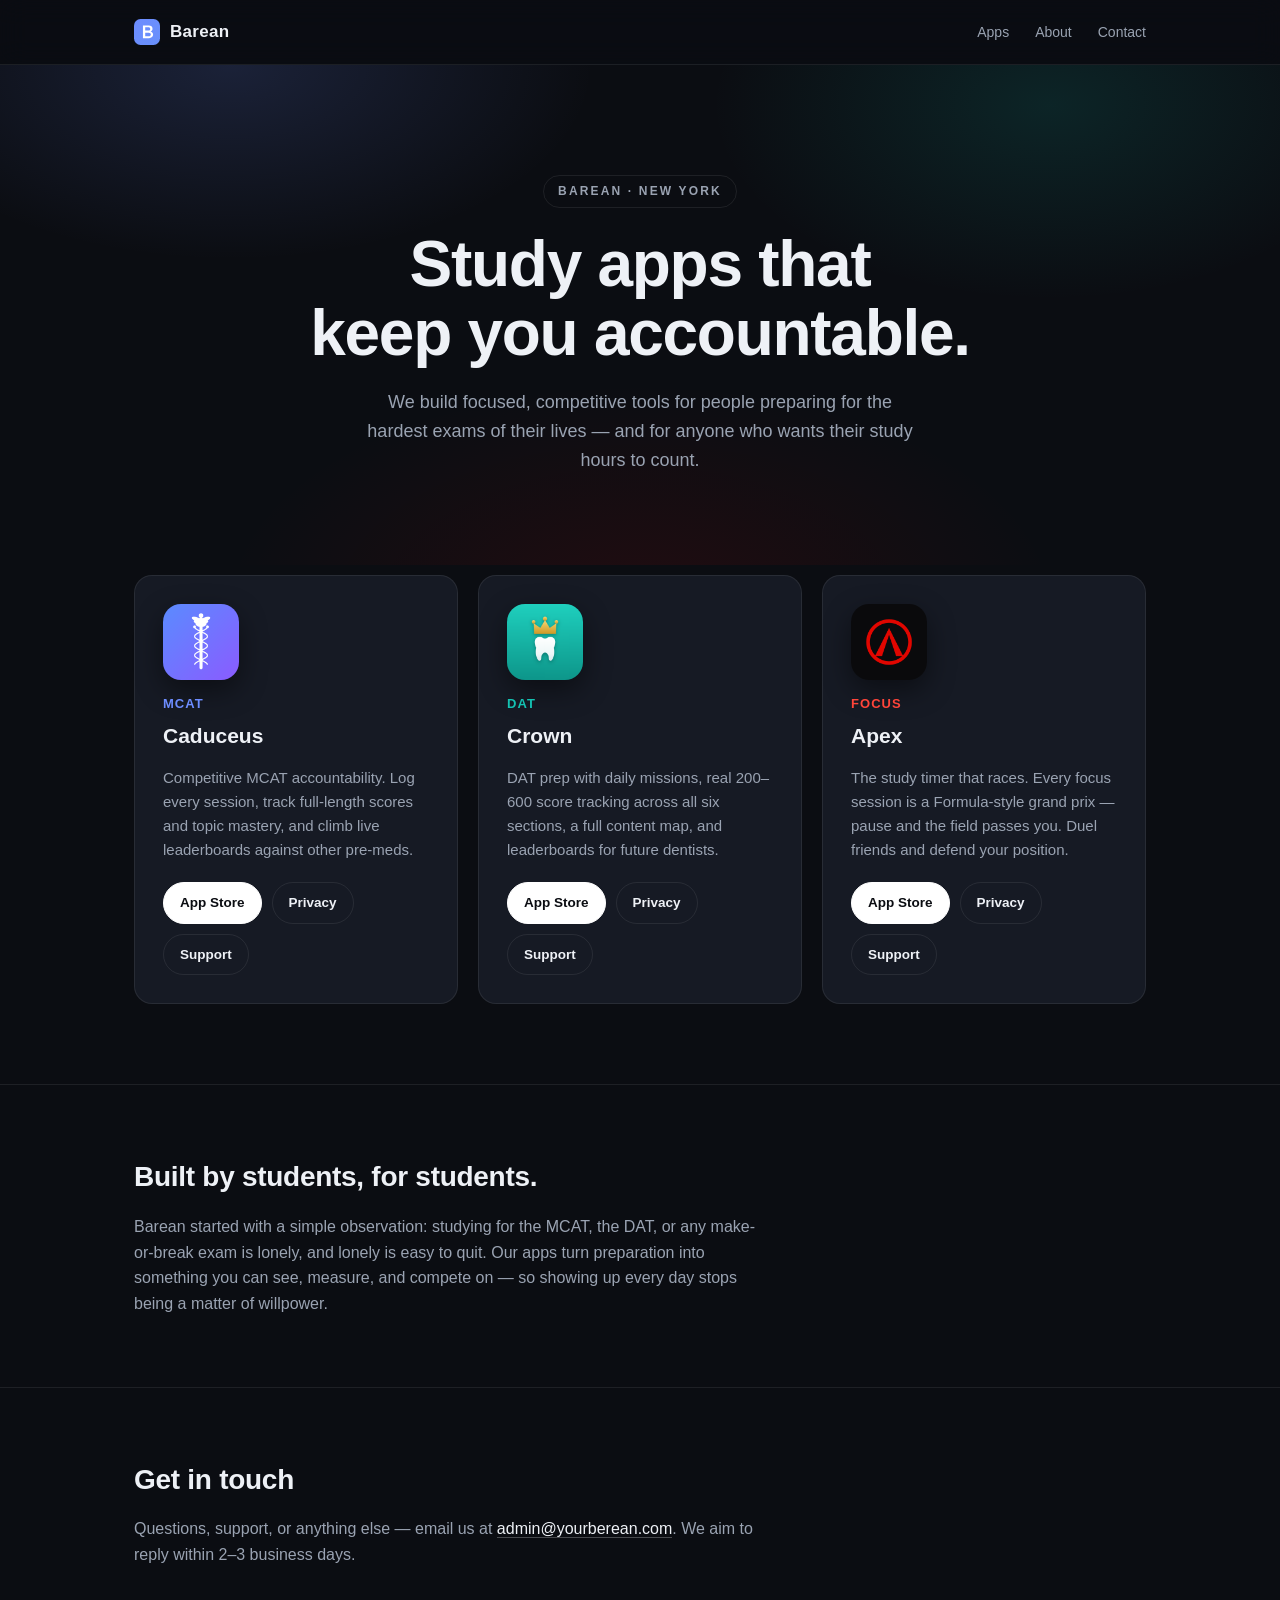
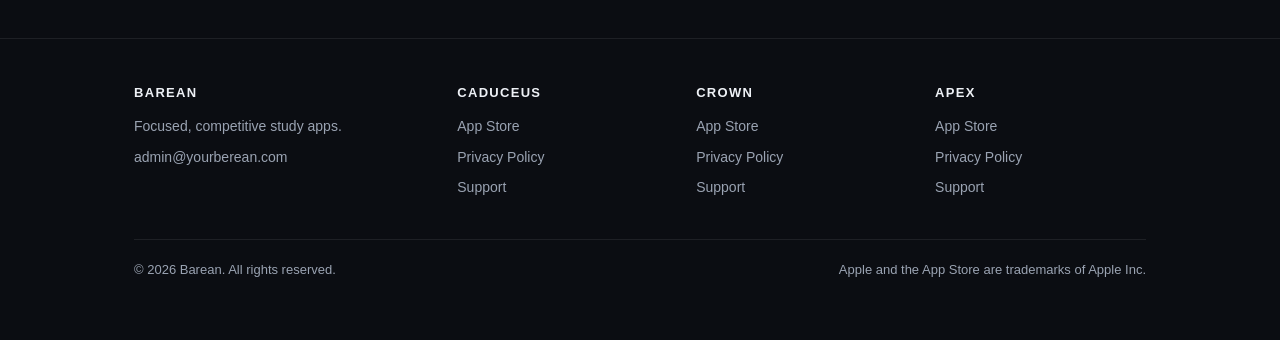
==== index.html @ c7135736 "Barean company site: landing + privacy/support pages for Caduceus, Crown, Apex Co-Authored-By: Claud" ====
<!doctype html>
<html lang="en">
<head>
<meta charset="utf-8">
<meta name="viewport" content="width=device-width, initial-scale=1">
<title>Barean — Study apps that keep you accountable</title>
<meta name="description" content="Barean builds focused, competitive study apps for high-stakes exams: Caduceus (MCAT), Crown (DAT), and Apex, the focus timer that races.">
<link rel="icon" href="assets/favicon.svg" type="image/svg+xml">
<link rel="canonical" href="https://yourberean.com/">
<meta property="og:title" content="Barean — Study apps that keep you accountable">
<meta property="og:description" content="Caduceus (MCAT), Crown (DAT), and Apex — focused, competitive study apps by Barean.">
<meta property="og:url" content="https://yourberean.com/">
<meta property="og:type" content="website">
<link rel="stylesheet" href="site.css">
</head>
<body>

<nav class="nav">
  <div class="wrap">
    <a class="brand" href="/">
      <svg width="26" height="26" viewBox="0 0 32 32" fill="none" aria-hidden="true"><rect width="32" height="32" rx="8" fill="url(#bg)"/><path d="M11 8h7.2c2.8 0 4.6 1.5 4.6 3.9 0 1.7-.9 2.9-2.3 3.4 1.9.5 3 1.9 3 3.9 0 2.7-2 4.4-5 4.4H11V8Zm6.7 6.3c1.4 0 2.3-.8 2.3-2s-.9-2-2.3-2h-3.9v4h3.9Zm.5 7c1.5 0 2.5-.8 2.5-2.2 0-1.3-1-2.2-2.5-2.2h-4.4v4.4h4.4Z" fill="#fff"/><defs><linearGradient id="bg" x1="0" y1="0" x2="32" y2="32"><stop stop-color="#6d8dff"/><stop offset=".55" stop-color="#14c2b2"/><stop offset="1" stop-color="#e10600"/></linearGradient></defs></svg>
      Barean
    </a>
    <div class="nav-links">
      <a href="#apps">Apps</a>
      <a href="#about">About</a>
      <a href="#contact">Contact</a>
    </div>
  </div>
</nav>

<header class="hero">
  <div class="glow"></div>
  <div class="wrap">
    <span class="kicker">Barean · New York</span>
    <h1 class="hero-title">Study apps that<br>keep you accountable.</h1>
    <p class="hero-sub">We build focused, competitive tools for people preparing for the hardest exams of their lives — and for anyone who wants their study hours to count.</p>
  </div>
</header>

<main>
  <section class="apps" id="apps">
    <div class="wrap">
      <div class="apps-grid">

        <article class="app-card c-caduceus">
          <img class="app-icon" src="assets/caduceus.png" alt="Caduceus app icon" width="76" height="76">
          <div>
            <div class="app-tag">MCAT</div>
            <h2 class="app-name">Caduceus</h2>
          </div>
          <p class="app-desc">Competitive MCAT accountability. Log every session, track full-length scores and topic mastery, and climb live leaderboards against other pre-meds.</p>
          <div class="app-links">
            <a class="btn primary" href="https://apps.apple.com/app/id6780739539">App&nbsp;Store</a>
            <a class="btn" href="caduceus/privacy.html">Privacy</a>
            <a class="btn" href="caduceus/support.html">Support</a>
          </div>
        </article>

        <article class="app-card c-crown">
          <img class="app-icon" src="assets/crown.png" alt="Crown app icon" width="76" height="76">
          <div>
            <div class="app-tag">DAT</div>
            <h2 class="app-name">Crown</h2>
          </div>
          <p class="app-desc">DAT prep with daily missions, real 200–600 score tracking across all six sections, a full content map, and leaderboards for future dentists.</p>
          <div class="app-links">
            <a class="btn primary" href="https://apps.apple.com/app/id6783618704">App&nbsp;Store</a>
            <a class="btn" href="crown/privacy.html">Privacy</a>
            <a class="btn" href="crown/support.html">Support</a>
          </div>
        </article>

        <article class="app-card c-apex">
          <img class="app-icon" src="assets/apex.png" alt="Apex app icon" width="76" height="76">
          <div>
            <div class="app-tag">Focus</div>
            <h2 class="app-name">Apex</h2>
          </div>
          <p class="app-desc">The study timer that races. Every focus session is a Formula-style grand prix — pause and the field passes you. Duel friends and defend your position.</p>
          <div class="app-links">
            <a class="btn primary" href="https://apps.apple.com/app/id6784372545">App&nbsp;Store</a>
            <a class="btn" href="apex/privacy.html">Privacy</a>
            <a class="btn" href="apex/support.html">Support</a>
          </div>
        </article>

      </div>
    </div>
  </section>

  <section class="section" id="about">
    <div class="wrap">
      <h2>Built by students, for students.</h2>
      <p>Barean started with a simple observation: studying for the MCAT, the DAT, or any make-or-break exam is lonely, and lonely is easy to quit. Our apps turn preparation into something you can see, measure, and compete on — so showing up every day stops being a matter of willpower.</p>
    </div>
  </section>

  <section class="section" id="contact">
    <div class="wrap">
      <h2>Get in touch</h2>
      <p>Questions, support, or anything else — email us at <a class="inline" href="mailto:admin@yourberean.com">admin@yourberean.com</a>. We aim to reply within 2–3 business days.</p>
    </div>
  </section>
</main>

<footer>
  <div class="wrap">
    <div class="foot-grid">
      <div>
        <h3>Barean</h3>
        <ul>
          <li>Focused, competitive study apps.</li>
          <li><a href="mailto:admin@yourberean.com">admin@yourberean.com</a></li>
        </ul>
      </div>
      <div>
        <h3>Caduceus</h3>
        <ul>
          <li><a href="https://apps.apple.com/app/id6780739539">App Store</a></li>
          <li><a href="caduceus/privacy.html">Privacy Policy</a></li>
          <li><a href="caduceus/support.html">Support</a></li>
        </ul>
      </div>
      <div>
        <h3>Crown</h3>
        <ul>
          <li><a href="https://apps.apple.com/app/id6783618704">App Store</a></li>
          <li><a href="crown/privacy.html">Privacy Policy</a></li>
          <li><a href="crown/support.html">Support</a></li>
        </ul>
      </div>
      <div>
        <h3>Apex</h3>
        <ul>
          <li><a href="https://apps.apple.com/app/id6784372545">App Store</a></li>
          <li><a href="apex/privacy.html">Privacy Policy</a></li>
          <li><a href="apex/support.html">Support</a></li>
        </ul>
      </div>
    </div>
    <div class="foot-bottom">
      <span>© 2026 Barean. All rights reserved.</span>
      <span>Apple and the App Store are trademarks of Apple Inc.</span>
    </div>
  </div>
</footer>

</body>
</html>
---- site.css ----
/* Barean — shared styles */
:root{
  --bg:#0b0d12;--surface:#12151d;--card:#161a24;--line:rgba(255,255,255,.08);
  --text:#eef1f6;--muted:#9aa3b2;
  --caduceus:#6d8dff;--crown:#14c2b2;--apex:#e10600;
  --radius:18px;
}
*{box-sizing:border-box;margin:0;padding:0}
html{scroll-behavior:smooth}
body{
  font-family:-apple-system,BlinkMacSystemFont,"SF Pro Text","Segoe UI",Roboto,Helvetica,Arial,sans-serif;
  background:var(--bg);color:var(--text);line-height:1.6;
  -webkit-font-smoothing:antialiased;text-rendering:optimizeLegibility;
}
a{color:inherit;text-decoration:none}
img{max-width:100%;display:block}
.wrap{max-width:1060px;margin:0 auto;padding:0 24px}

/* ---------- nav ---------- */
.nav{position:sticky;top:0;z-index:10;backdrop-filter:blur(14px);-webkit-backdrop-filter:blur(14px);
  background:rgba(11,13,18,.72);border-bottom:1px solid var(--line)}
.nav .wrap{display:flex;align-items:center;justify-content:space-between;height:64px}
.brand{display:flex;align-items:center;gap:10px;font-weight:700;font-size:17px;letter-spacing:.3px}
.brand svg{display:block}
.nav-links{display:flex;gap:26px;font-size:14px;color:var(--muted)}
.nav-links a:hover{color:var(--text)}

/* ---------- hero ---------- */
.hero{position:relative;overflow:hidden;padding:110px 0 90px;text-align:center}
.hero .glow{position:absolute;inset:0;pointer-events:none;background:
  radial-gradient(560px 300px at 18% 0%,rgba(109,141,255,.16),transparent 65%),
  radial-gradient(520px 300px at 82% 8%,rgba(20,194,178,.13),transparent 65%),
  radial-gradient(640px 340px at 50% 108%,rgba(225,6,0,.10),transparent 65%)}
.hero .wrap{position:relative}
.kicker{display:inline-block;font-size:12px;font-weight:600;letter-spacing:.18em;text-transform:uppercase;
  color:var(--muted);border:1px solid var(--line);border-radius:999px;padding:6px 14px;margin-bottom:22px}
h1.hero-title{font-size:clamp(38px,6vw,64px);line-height:1.08;font-weight:800;letter-spacing:-.02em}
@media(max-width:640px){h1.hero-title br{display:none}}
.hero-sub{max-width:560px;margin:20px auto 0;color:var(--muted);font-size:18px}

/* ---------- app cards ---------- */
.apps{padding:10px 0 80px}
.apps-grid{display:grid;grid-template-columns:repeat(3,1fr);gap:20px}
@media(max-width:840px){.apps-grid{grid-template-columns:1fr}}
.app-card{background:var(--card);border:1px solid var(--line);border-radius:var(--radius);
  padding:28px;display:flex;flex-direction:column;gap:14px;transition:transform .18s ease,border-color .18s ease}
.app-card:hover{transform:translateY(-3px);border-color:rgba(255,255,255,.16)}
.app-icon{width:76px;height:76px;border-radius:18px;overflow:hidden;box-shadow:0 10px 28px rgba(0,0,0,.45)}
.app-name{font-size:21px;font-weight:700;margin-top:4px}
.app-tag{font-size:13px;font-weight:600;letter-spacing:.08em;text-transform:uppercase}
.app-card.c-caduceus .app-tag{color:var(--caduceus)}
.app-card.c-crown .app-tag{color:var(--crown)}
.app-card.c-apex .app-tag{color:#ff453a}
.app-desc{color:var(--muted);font-size:15px;flex:1}
.app-links{display:flex;flex-wrap:wrap;gap:10px;margin-top:6px}
.btn{display:inline-flex;align-items:center;gap:7px;font-size:13.5px;font-weight:600;
  padding:9px 16px;border-radius:999px;border:1px solid var(--line);color:var(--text);transition:background .15s}
.btn:hover{background:rgba(255,255,255,.06)}
.btn.primary{background:#fff;color:#0b0d12;border-color:#fff}
.btn.primary:hover{background:#e8eaf0}

/* ---------- about / contact ---------- */
.section{padding:70px 0;border-top:1px solid var(--line)}
.section h2{font-size:28px;font-weight:800;letter-spacing:-.01em;margin-bottom:14px}
.section p{color:var(--muted);max-width:640px}
.section a.inline{color:var(--text);border-bottom:1px solid rgba(255,255,255,.25)}
.section a.inline:hover{border-color:#fff}

/* ---------- footer ---------- */
footer{border-top:1px solid var(--line);padding:44px 0 60px;font-size:14px;color:var(--muted)}
.foot-grid{display:grid;grid-template-columns:1.4fr 1fr 1fr 1fr;gap:28px}
@media(max-width:720px){.foot-grid{grid-template-columns:1fr 1fr}}
.foot-grid h3{font-size:13px;font-weight:700;letter-spacing:.1em;text-transform:uppercase;color:var(--text);margin-bottom:12px}
.foot-grid ul{list-style:none;display:flex;flex-direction:column;gap:8px}
.foot-grid a:hover{color:var(--text)}
.foot-bottom{margin-top:40px;padding-top:20px;border-top:1px solid var(--line);
  display:flex;justify-content:space-between;flex-wrap:wrap;gap:10px;font-size:13px}

/* ================= legal pages ================= */
body.legal{background:#fff;color:#141821}
body.legal .nav{background:rgba(255,255,255,.82);border-bottom:1px solid rgba(20,24,33,.08)}
body.legal .brand{color:#141821}
body.legal .nav-links{color:#5c6675}
body.legal .nav-links a:hover{color:#141821}
.legal-wrap{max-width:720px;margin:0 auto;padding:56px 24px 80px}
.legal-app{display:flex;align-items:center;gap:14px;margin-bottom:26px}
.legal-app img{width:52px;height:52px;border-radius:12px;box-shadow:0 6px 18px rgba(15,20,30,.18)}
.legal-app .name{font-weight:700;font-size:15px}
.legal-app .by{font-size:13px;color:#7a8494}
.legal-wrap h1{font-size:30px;font-weight:800;letter-spacing:-.01em;line-height:1.2}
.legal-wrap .updated{color:#7a8494;font-size:14px;margin:8px 0 26px}
.legal-wrap h2{font-size:19px;font-weight:700;margin:30px 0 8px;padding-bottom:6px;border-bottom:1px solid rgba(20,24,33,.08)}
.legal-wrap p{margin:10px 0}
.legal-wrap ul{padding-left:22px;margin:10px 0;display:flex;flex-direction:column;gap:6px}
.legal-wrap a{border-bottom:1px solid currentColor;font-weight:500}
.legal-wrap .backline{margin-top:44px;padding-top:18px;border-top:1px solid rgba(20,24,33,.08);font-size:14px;color:#7a8494}
.legal-wrap .backline a{color:#141821}
body.legal.accent-caduceus .legal-wrap a{color:#4a6ee0}
body.legal.accent-crown .legal-wrap a{color:#0b9c8f}
body.legal.accent-apex .legal-wrap a{color:#c50500}
body.legal.accent-caduceus h1{color:#3d5dc4}
body.legal.accent-crown h1{color:#0b8c80}
body.legal.accent-apex h1{color:#b00500}
@media(prefers-color-scheme:dark){
  body.legal{background:#0e1015;color:#e8ebf1}
  body.legal .nav{background:rgba(14,16,21,.82);border-bottom:1px solid rgba(255,255,255,.08)}
  body.legal .brand{color:#e8ebf1}
  body.legal .nav-links{color:#9aa3b2}
  body.legal .nav-links a:hover{color:#e8ebf1}
  .legal-app .by{color:#8b93a3}
  .legal-wrap .updated{color:#8b93a3}
  .legal-wrap h2{border-bottom-color:rgba(255,255,255,.1)}
  .legal-wrap .backline{border-top-color:rgba(255,255,255,.1);color:#8b93a3}
  .legal-wrap .backline a{color:#e8ebf1}
  body.legal.accent-caduceus .legal-wrap a{color:#8aa5ff}
  body.legal.accent-crown .legal-wrap a{color:#2bd6c5}
  body.legal.accent-apex .legal-wrap a{color:#ff6b61}
  body.legal.accent-caduceus h1{color:#8aa5ff}
  body.legal.accent-crown h1{color:#2bd6c5}
  body.legal.accent-apex h1{color:#ff6b61}
}
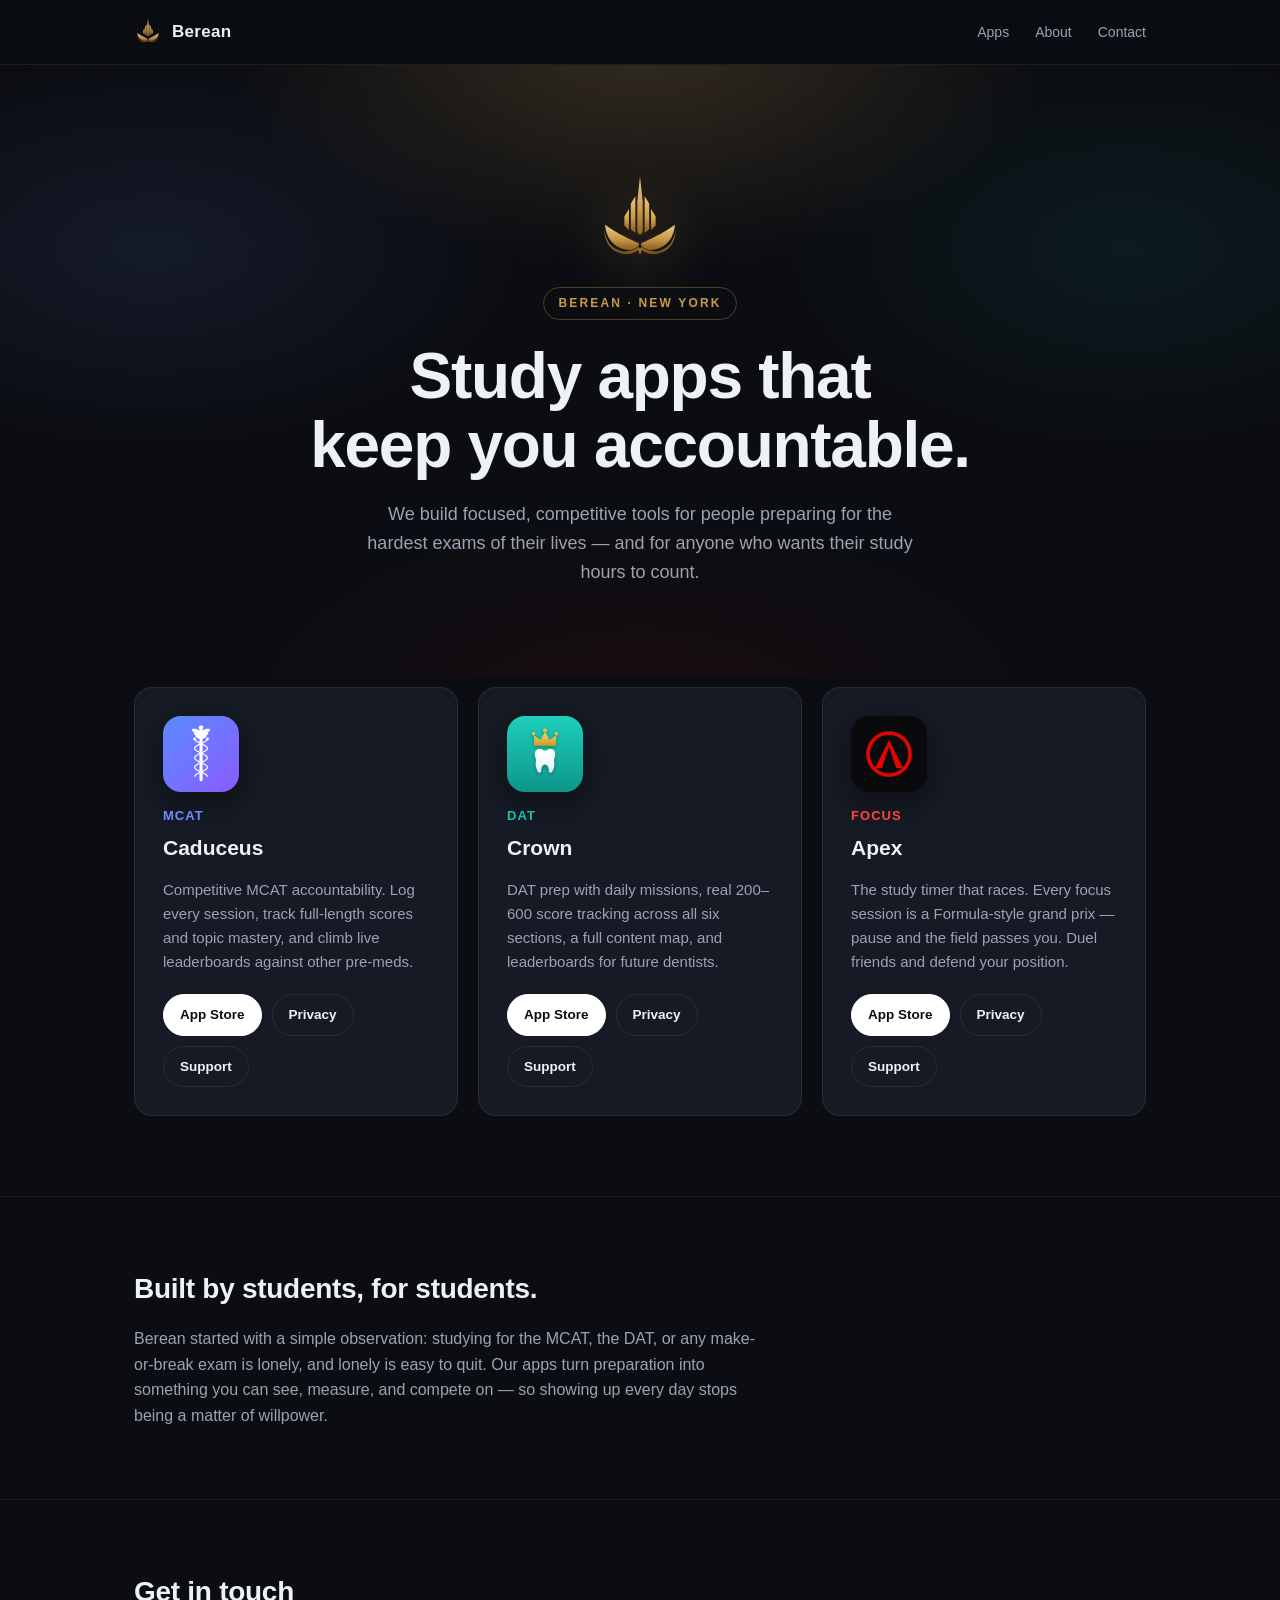
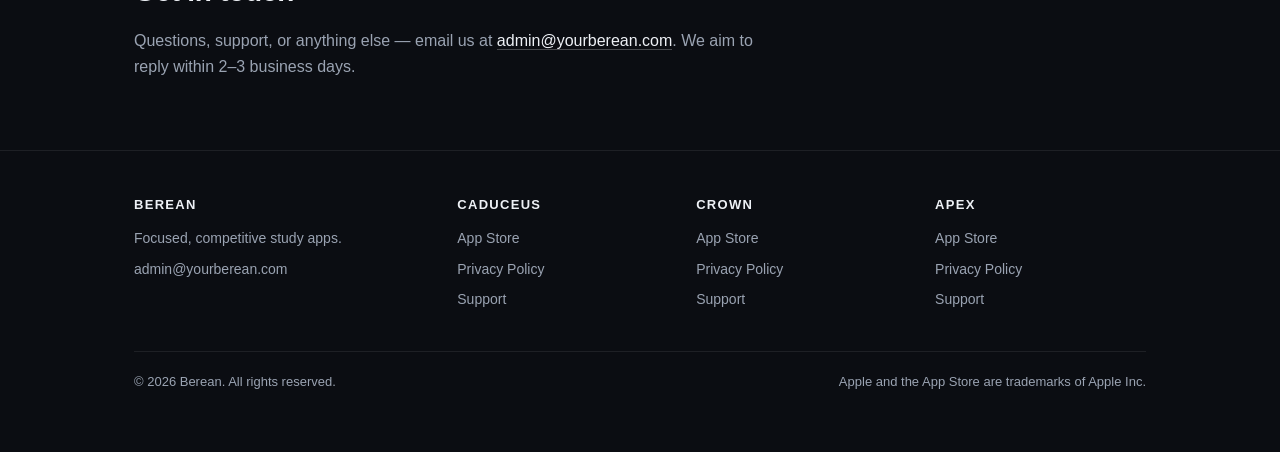
==== commit 54b77d66: "Rebrand to Berean: gold logo + identity, correct company spelling Co-Authored-By: Claude Fable 5 <no" ====
--- a/index.html
+++ b/index.html
@@ -3,12 +3,12 @@
 <head>
 <meta charset="utf-8">
 <meta name="viewport" content="width=device-width, initial-scale=1">
-<title>Barean — Study apps that keep you accountable</title>
-<meta name="description" content="Barean builds focused, competitive study apps for high-stakes exams: Caduceus (MCAT), Crown (DAT), and Apex, the focus timer that races.">
+<title>Berean — Study apps that keep you accountable</title>
+<meta name="description" content="Berean builds focused, competitive study apps for high-stakes exams: Caduceus (MCAT), Crown (DAT), and Apex, the focus timer that races.">
 <link rel="icon" href="assets/favicon.svg" type="image/svg+xml">
 <link rel="canonical" href="https://yourberean.com/">
-<meta property="og:title" content="Barean — Study apps that keep you accountable">
-<meta property="og:description" content="Caduceus (MCAT), Crown (DAT), and Apex — focused, competitive study apps by Barean.">
+<meta property="og:title" content="Berean — Study apps that keep you accountable">
+<meta property="og:description" content="Caduceus (MCAT), Crown (DAT), and Apex — focused, competitive study apps by Berean.">
 <meta property="og:url" content="https://yourberean.com/">
 <meta property="og:type" content="website">
 <link rel="stylesheet" href="site.css">
@@ -18,8 +18,8 @@
 <nav class="nav">
   <div class="wrap">
     <a class="brand" href="/">
-      <svg width="26" height="26" viewBox="0 0 32 32" fill="none" aria-hidden="true"><rect width="32" height="32" rx="8" fill="url(#bg)"/><path d="M11 8h7.2c2.8 0 4.6 1.5 4.6 3.9 0 1.7-.9 2.9-2.3 3.4 1.9.5 3 1.9 3 3.9 0 2.7-2 4.4-5 4.4H11V8Zm6.7 6.3c1.4 0 2.3-.8 2.3-2s-.9-2-2.3-2h-3.9v4h3.9Zm.5 7c1.5 0 2.5-.8 2.5-2.2 0-1.3-1-2.2-2.5-2.2h-4.4v4.4h4.4Z" fill="#fff"/><defs><linearGradient id="bg" x1="0" y1="0" x2="32" y2="32"><stop stop-color="#6d8dff"/><stop offset=".55" stop-color="#14c2b2"/><stop offset="1" stop-color="#e10600"/></linearGradient></defs></svg>
-      Barean
+      <img src="assets/logo.svg" alt="" width="28" height="28">
+      Berean
     </a>
     <div class="nav-links">
       <a href="#apps">Apps</a>
@@ -32,8 +32,9 @@
 <header class="hero">
   <div class="glow"></div>
   <div class="wrap">
-    <span class="kicker">Barean · New York</span>
-    <h1 class="hero-title">Study apps that<br>keep you accountable.</h1>
+    <img class="hero-logo" src="assets/logo.svg" alt="Berean logo" width="92" height="92">
+    <span class="kicker">Berean · New York</span>
+    <h1 class="hero-title">Study apps that<br> keep you accountable.</h1>
     <p class="hero-sub">We build focused, competitive tools for people preparing for the hardest exams of their lives — and for anyone who wants their study hours to count.</p>
   </div>
 </header>
@@ -92,7 +93,7 @@
   <section class="section" id="about">
     <div class="wrap">
       <h2>Built by students, for students.</h2>
-      <p>Barean started with a simple observation: studying for the MCAT, the DAT, or any make-or-break exam is lonely, and lonely is easy to quit. Our apps turn preparation into something you can see, measure, and compete on — so showing up every day stops being a matter of willpower.</p>
+      <p>Berean started with a simple observation: studying for the MCAT, the DAT, or any make-or-break exam is lonely, and lonely is easy to quit. Our apps turn preparation into something you can see, measure, and compete on — so showing up every day stops being a matter of willpower.</p>
     </div>
   </section>
 
@@ -108,7 +109,7 @@
   <div class="wrap">
     <div class="foot-grid">
       <div>
-        <h3>Barean</h3>
+        <h3>Berean</h3>
         <ul>
           <li>Focused, competitive study apps.</li>
           <li><a href="mailto:admin@yourberean.com">admin@yourberean.com</a></li>
@@ -140,7 +141,7 @@
       </div>
     </div>
     <div class="foot-bottom">
-      <span>© 2026 Barean. All rights reserved.</span>
+      <span>© 2026 Berean. All rights reserved.</span>
       <span>Apple and the App Store are trademarks of Apple Inc.</span>
     </div>
   </div>
--- a/site.css
+++ b/site.css
@@ -1,7 +1,7 @@
-/* Barean — shared styles */
+/* Berean — shared styles */
 :root{
   --bg:#0b0d12;--surface:#12151d;--card:#161a24;--line:rgba(255,255,255,.08);
-  --text:#eef1f6;--muted:#9aa3b2;
+  --text:#eef1f6;--muted:#9aa3b2;--gold:#c99a4b;--gold-light:#edcb7c;
   --caduceus:#6d8dff;--crown:#14c2b2;--apex:#e10600;
   --radius:18px;
 }
@@ -19,21 +19,25 @@
 /* ---------- nav ---------- */
 .nav{position:sticky;top:0;z-index:10;backdrop-filter:blur(14px);-webkit-backdrop-filter:blur(14px);
   background:rgba(11,13,18,.72);border-bottom:1px solid var(--line)}
-.nav .wrap{display:flex;align-items:center;justify-content:space-between;height:64px}
+.nav .wrap{display:flex;align-items:center;justify-content:space-between;gap:16px;height:64px}
+@media(max-width:420px){.nav-links{gap:14px;font-size:13px}}
 .brand{display:flex;align-items:center;gap:10px;font-weight:700;font-size:17px;letter-spacing:.3px}
-.brand svg{display:block}
+.brand svg,.brand img{display:block}
 .nav-links{display:flex;gap:26px;font-size:14px;color:var(--muted)}
 .nav-links a:hover{color:var(--text)}
 
 /* ---------- hero ---------- */
 .hero{position:relative;overflow:hidden;padding:110px 0 90px;text-align:center}
 .hero .glow{position:absolute;inset:0;pointer-events:none;background:
-  radial-gradient(560px 300px at 18% 0%,rgba(109,141,255,.16),transparent 65%),
-  radial-gradient(520px 300px at 82% 8%,rgba(20,194,178,.13),transparent 65%),
-  radial-gradient(640px 340px at 50% 108%,rgba(225,6,0,.10),transparent 65%)}
+  radial-gradient(640px 360px at 50% -5%,rgba(201,154,75,.22),transparent 65%),
+  radial-gradient(560px 300px at 12% 30%,rgba(109,141,255,.10),transparent 65%),
+  radial-gradient(520px 300px at 88% 30%,rgba(20,194,178,.08),transparent 65%),
+  radial-gradient(640px 340px at 50% 108%,rgba(225,6,0,.07),transparent 65%)}
 .hero .wrap{position:relative}
+.hero-logo{display:block;margin:0 auto 20px;width:92px;height:92px;
+  filter:drop-shadow(0 8px 30px rgba(201,154,75,.35))}
 .kicker{display:inline-block;font-size:12px;font-weight:600;letter-spacing:.18em;text-transform:uppercase;
-  color:var(--muted);border:1px solid var(--line);border-radius:999px;padding:6px 14px;margin-bottom:22px}
+  color:var(--gold);border:1px solid rgba(201,154,75,.35);border-radius:999px;padding:6px 14px;margin-bottom:22px}
 h1.hero-title{font-size:clamp(38px,6vw,64px);line-height:1.08;font-weight:800;letter-spacing:-.02em}
 @media(max-width:640px){h1.hero-title br{display:none}}
 .hero-sub{max-width:560px;margin:20px auto 0;color:var(--muted);font-size:18px}
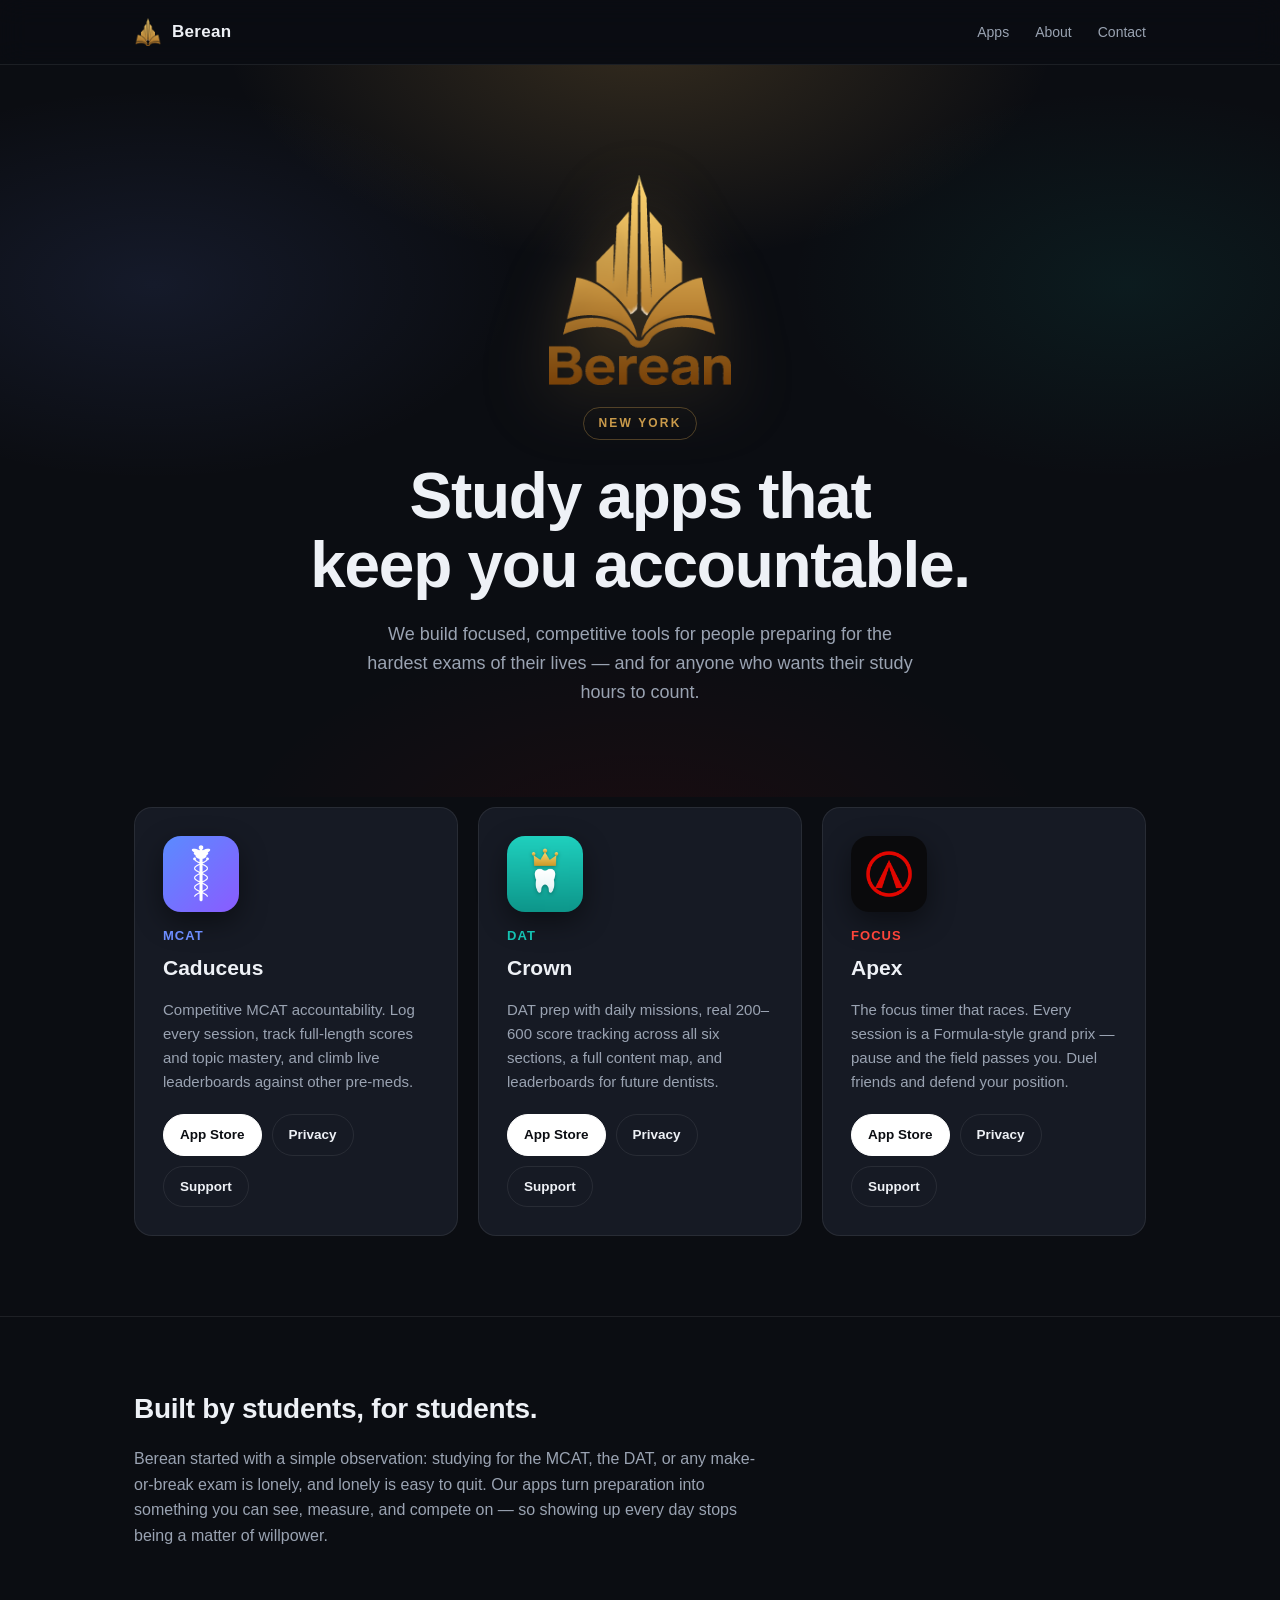
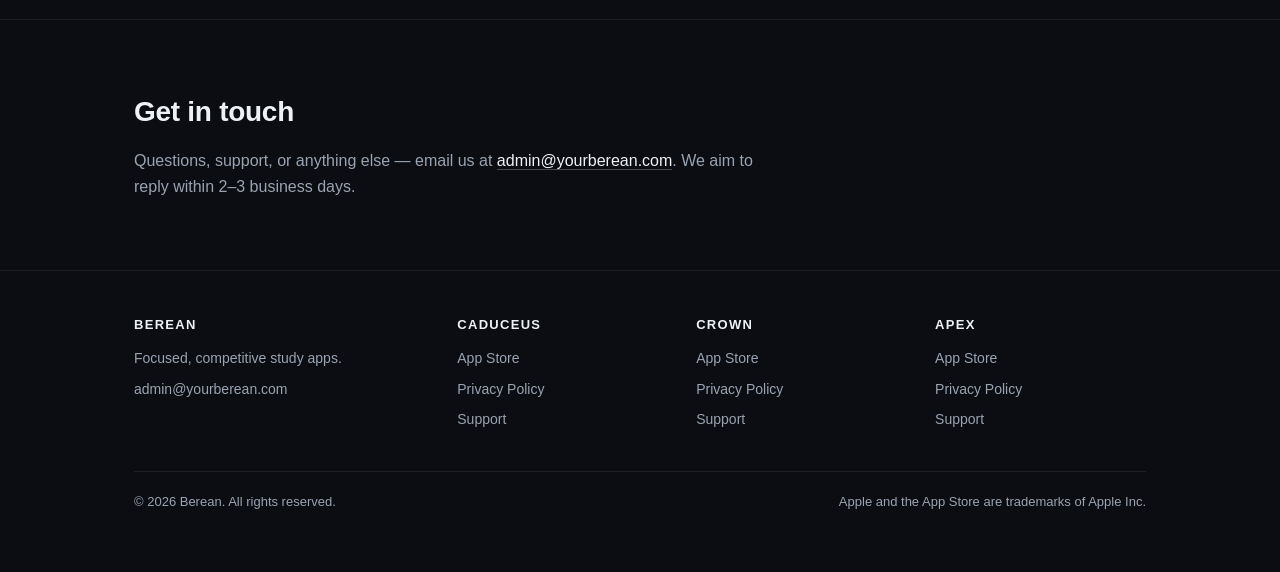
==== commit 9862ba44: "Real Berean logo (keyed from original PNG) + QA fixes: Apex tagline/children clause, copy polish Co-" ====
--- a/index.html
+++ b/index.html
@@ -5,7 +5,7 @@
 <meta name="viewport" content="width=device-width, initial-scale=1">
 <title>Berean — Study apps that keep you accountable</title>
 <meta name="description" content="Berean builds focused, competitive study apps for high-stakes exams: Caduceus (MCAT), Crown (DAT), and Apex, the focus timer that races.">
-<link rel="icon" href="assets/favicon.svg" type="image/svg+xml">
+<link rel="icon" href="assets/favicon.png" type="image/png">
 <link rel="canonical" href="https://yourberean.com/">
 <meta property="og:title" content="Berean — Study apps that keep you accountable">
 <meta property="og:description" content="Caduceus (MCAT), Crown (DAT), and Apex — focused, competitive study apps by Berean.">
@@ -18,7 +18,7 @@
 <nav class="nav">
   <div class="wrap">
     <a class="brand" href="/">
-      <img src="assets/logo.svg" alt="" width="28" height="28">
+      <img src="assets/logo-mark.png" alt="" width="28" height="28">
       Berean
     </a>
     <div class="nav-links">
@@ -32,8 +32,8 @@
 <header class="hero">
   <div class="glow"></div>
   <div class="wrap">
-    <img class="hero-logo" src="assets/logo.svg" alt="Berean logo" width="92" height="92">
-    <span class="kicker">Berean · New York</span>
+    <img class="hero-logo" src="assets/berean-logo.png" alt="Berean logo" width="182" height="210">
+    <span class="kicker">New York</span>
     <h1 class="hero-title">Study apps that<br> keep you accountable.</h1>
     <p class="hero-sub">We build focused, competitive tools for people preparing for the hardest exams of their lives — and for anyone who wants their study hours to count.</p>
   </div>
@@ -78,7 +78,7 @@
             <div class="app-tag">Focus</div>
             <h2 class="app-name">Apex</h2>
           </div>
-          <p class="app-desc">The study timer that races. Every focus session is a Formula-style grand prix — pause and the field passes you. Duel friends and defend your position.</p>
+          <p class="app-desc">The focus timer that races. Every session is a Formula-style grand prix — pause and the field passes you. Duel friends and defend your position.</p>
           <div class="app-links">
             <a class="btn primary" href="https://apps.apple.com/app/id6784372545">App&nbsp;Store</a>
             <a class="btn" href="apex/privacy.html">Privacy</a>
--- a/site.css
+++ b/site.css
@@ -34,8 +34,8 @@
   radial-gradient(520px 300px at 88% 30%,rgba(20,194,178,.08),transparent 65%),
   radial-gradient(640px 340px at 50% 108%,rgba(225,6,0,.07),transparent 65%)}
 .hero .wrap{position:relative}
-.hero-logo{display:block;margin:0 auto 20px;width:92px;height:92px;
-  filter:drop-shadow(0 8px 30px rgba(201,154,75,.35))}
+.hero-logo{display:block;margin:0 auto 22px;width:182px;height:auto;
+  filter:drop-shadow(0 10px 34px rgba(201,154,75,.3))}
 .kicker{display:inline-block;font-size:12px;font-weight:600;letter-spacing:.18em;text-transform:uppercase;
   color:var(--gold);border:1px solid rgba(201,154,75,.35);border-radius:999px;padding:6px 14px;margin-bottom:22px}
 h1.hero-title{font-size:clamp(38px,6vw,64px);line-height:1.08;font-weight:800;letter-spacing:-.02em}
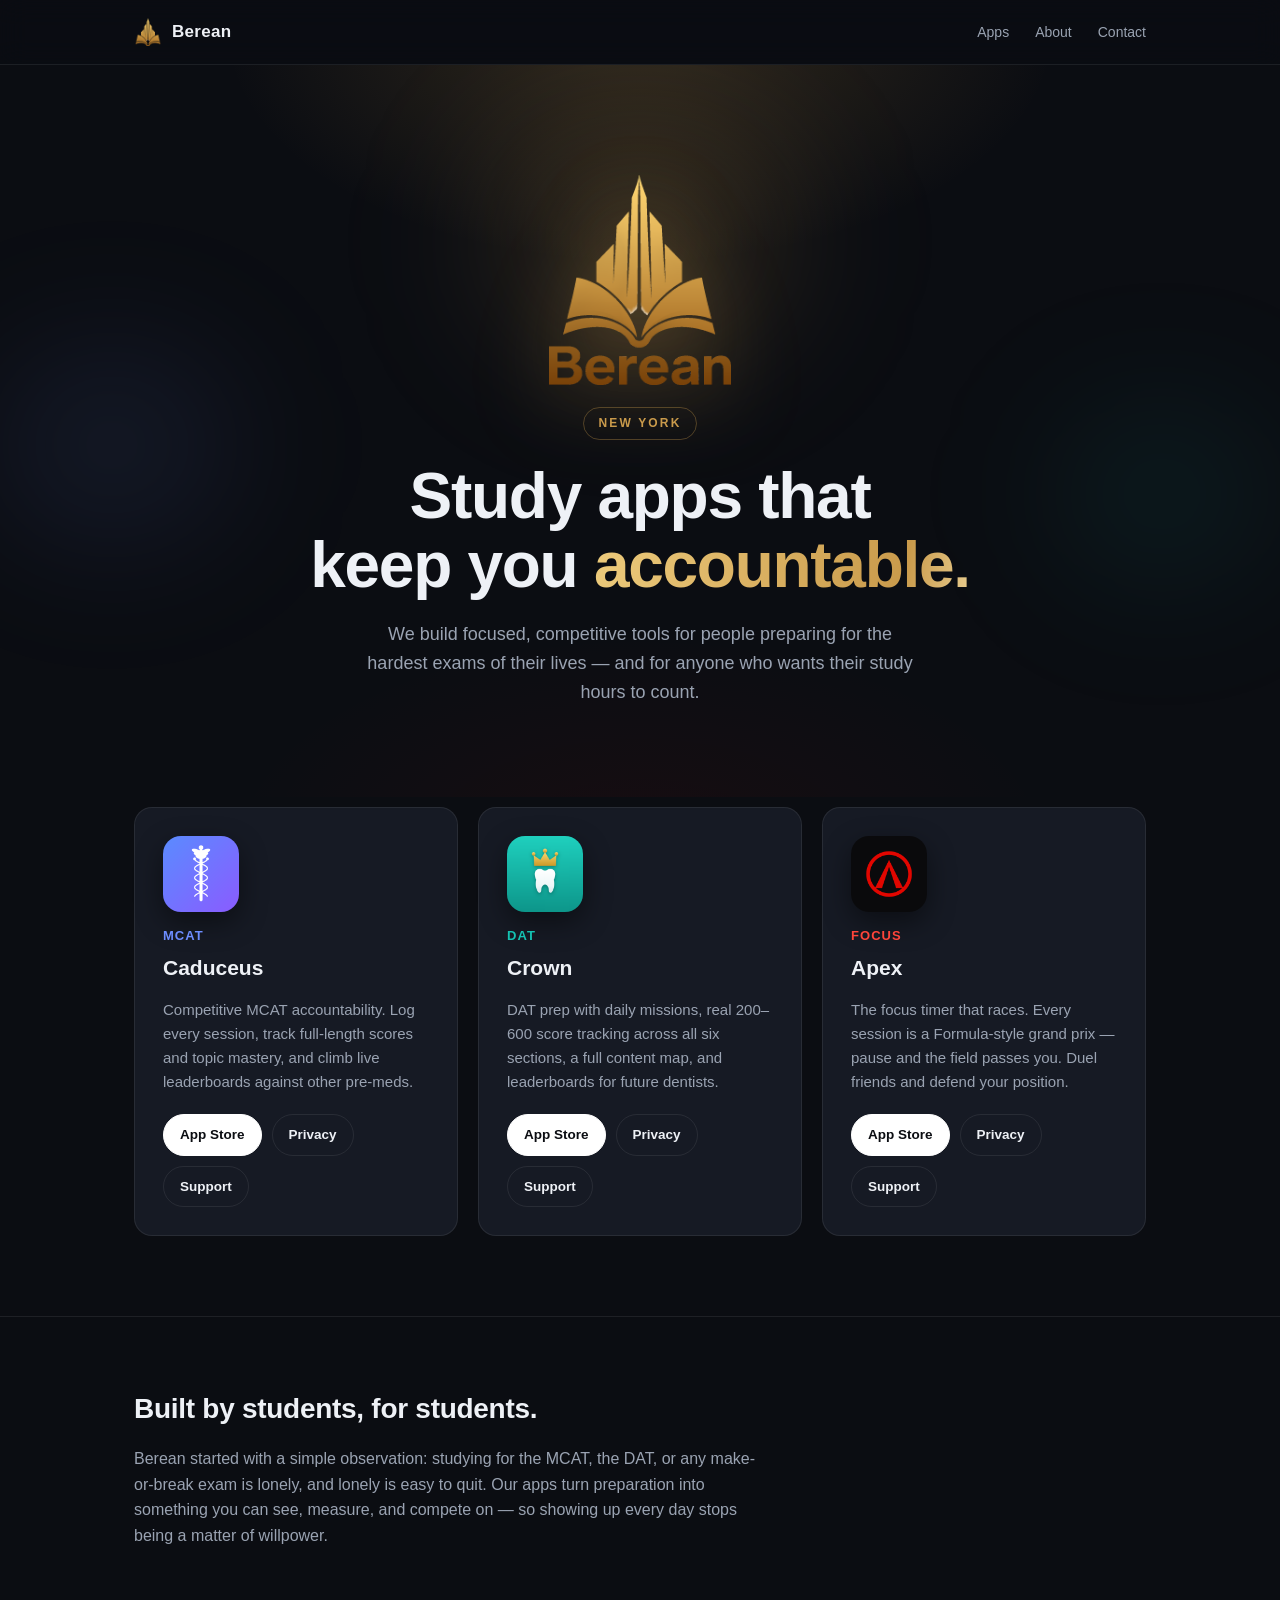
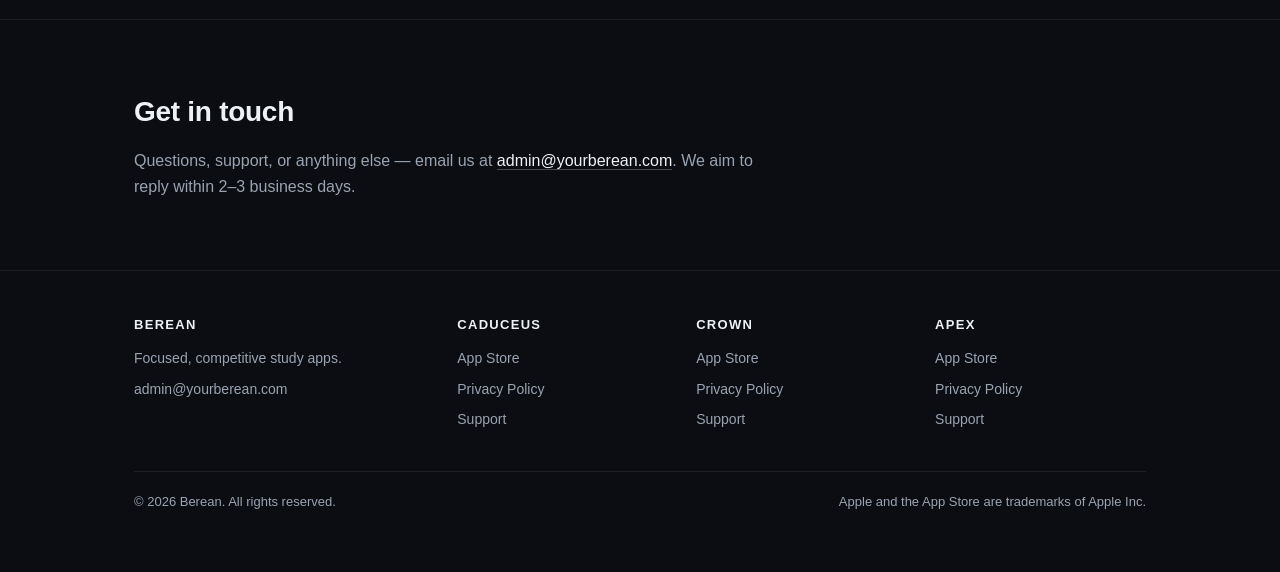
==== commit e23790e6: "Fix logo halo (hard alpha snap) + bring the site alive: aurora glow, floating logo, gold shimmer hea" ====
--- a/index.html
+++ b/index.html
@@ -31,10 +31,11 @@
 
 <header class="hero">
   <div class="glow"></div>
+  <div class="aurora"><i class="au-gold"></i><i class="au-blue"></i><i class="au-teal"></i></div>
   <div class="wrap">
     <img class="hero-logo" src="assets/berean-logo.png" alt="Berean logo" width="182" height="210">
     <span class="kicker">New York</span>
-    <h1 class="hero-title">Study apps that<br> keep you accountable.</h1>
+    <h1 class="hero-title">Study apps that<br> keep you <span class="grad-gold">accountable.</span></h1>
     <p class="hero-sub">We build focused, competitive tools for people preparing for the hardest exams of their lives — and for anyone who wants their study hours to count.</p>
   </div>
 </header>
@@ -44,7 +45,7 @@
     <div class="wrap">
       <div class="apps-grid">
 
-        <article class="app-card c-caduceus">
+        <article class="app-card c-caduceus reveal">
           <img class="app-icon" src="assets/caduceus.png" alt="Caduceus app icon" width="76" height="76">
           <div>
             <div class="app-tag">MCAT</div>
@@ -58,7 +59,7 @@
           </div>
         </article>
 
-        <article class="app-card c-crown">
+        <article class="app-card c-crown reveal">
           <img class="app-icon" src="assets/crown.png" alt="Crown app icon" width="76" height="76">
           <div>
             <div class="app-tag">DAT</div>
@@ -72,7 +73,7 @@
           </div>
         </article>
 
-        <article class="app-card c-apex">
+        <article class="app-card c-apex reveal">
           <img class="app-icon" src="assets/apex.png" alt="Apex app icon" width="76" height="76">
           <div>
             <div class="app-tag">Focus</div>
@@ -91,14 +92,14 @@
   </section>
 
   <section class="section" id="about">
-    <div class="wrap">
+    <div class="wrap reveal">
       <h2>Built by students, for students.</h2>
       <p>Berean started with a simple observation: studying for the MCAT, the DAT, or any make-or-break exam is lonely, and lonely is easy to quit. Our apps turn preparation into something you can see, measure, and compete on — so showing up every day stops being a matter of willpower.</p>
     </div>
   </section>
 
   <section class="section" id="contact">
-    <div class="wrap">
+    <div class="wrap reveal">
       <h2>Get in touch</h2>
       <p>Questions, support, or anything else — email us at <a class="inline" href="mailto:admin@yourberean.com">admin@yourberean.com</a>. We aim to reply within 2–3 business days.</p>
     </div>
@@ -147,5 +148,24 @@
   </div>
 </footer>
 
+<script>
+(function(){
+  var els=Array.prototype.slice.call(document.querySelectorAll('.reveal'));
+  if(!els.length||!('IntersectionObserver' in window))return;
+  // probe: only enable hide-then-reveal once we see IO actually deliver callbacks
+  var probe=new IntersectionObserver(function(){probe.disconnect();enable()});
+  probe.observe(document.body);
+  function enable(){
+    document.documentElement.classList.add('js-anim');
+    requestAnimationFrame(function(){
+      var io=new IntersectionObserver(function(es){es.forEach(function(e){
+        if(e.isIntersecting){e.target.classList.add('in');io.unobserve(e.target)}
+      })},{threshold:.15,rootMargin:'0px 0px -40px 0px'});
+      els.forEach(function(el){io.observe(el)});
+    });
+  }
+})();
+</script>
+
 </body>
 </html>
--- a/site.css
+++ b/site.css
@@ -29,17 +29,39 @@
 /* ---------- hero ---------- */
 .hero{position:relative;overflow:hidden;padding:110px 0 90px;text-align:center}
 .hero .glow{position:absolute;inset:0;pointer-events:none;background:
-  radial-gradient(640px 360px at 50% -5%,rgba(201,154,75,.22),transparent 65%),
-  radial-gradient(560px 300px at 12% 30%,rgba(109,141,255,.10),transparent 65%),
-  radial-gradient(520px 300px at 88% 30%,rgba(20,194,178,.08),transparent 65%),
-  radial-gradient(640px 340px at 50% 108%,rgba(225,6,0,.07),transparent 65%)}
+  radial-gradient(640px 360px at 50% -5%,rgba(201,154,75,.20),transparent 65%),
+  radial-gradient(640px 340px at 50% 108%,rgba(225,6,0,.06),transparent 65%)}
+.aurora{position:absolute;inset:0;pointer-events:none;overflow:hidden}
+.aurora i{position:absolute;border-radius:50%;filter:blur(70px);will-change:transform}
+.aurora .au-gold{width:560px;height:440px;left:50%;top:-6%;margin-left:-280px;
+  background:radial-gradient(closest-side,rgba(201,154,75,.30),transparent 70%);animation:auroraA 14s ease-in-out infinite}
+.aurora .au-blue{width:480px;height:380px;left:-10%;top:26%;
+  background:radial-gradient(closest-side,rgba(109,141,255,.16),transparent 70%);animation:auroraB 19s ease-in-out infinite}
+.aurora .au-teal{width:440px;height:360px;right:-8%;top:34%;
+  background:radial-gradient(closest-side,rgba(20,194,178,.13),transparent 70%);animation:auroraC 23s ease-in-out infinite}
+@keyframes auroraA{0%,100%{transform:translate3d(0,0,0)}50%{transform:translate3d(0,46px,0)}}
+@keyframes auroraB{0%,100%{transform:translate3d(0,0,0)}50%{transform:translate3d(76px,-32px,0)}}
+@keyframes auroraC{0%,100%{transform:translate3d(0,0,0)}50%{transform:translate3d(-64px,34px,0)}}
 .hero .wrap{position:relative}
 .hero-logo{display:block;margin:0 auto 22px;width:182px;height:auto;
-  filter:drop-shadow(0 10px 34px rgba(201,154,75,.3))}
+  filter:drop-shadow(0 14px 40px rgba(201,154,75,.35));
+  animation:floaty 7s ease-in-out infinite}
+@keyframes floaty{0%,100%{transform:translateY(0)}50%{transform:translateY(-9px)}}
+.hero .wrap>*{opacity:0;animation:fadeUp .9s cubic-bezier(.2,.7,.2,1) forwards}
+.hero .wrap>:nth-child(1){animation-delay:.05s}
+.hero .wrap>:nth-child(2){animation-delay:.2s}
+.hero .wrap>:nth-child(3){animation-delay:.32s}
+.hero .wrap>:nth-child(4){animation-delay:.46s}
+.hero-logo{animation:fadeUp .9s cubic-bezier(.2,.7,.2,1) .05s forwards,floaty 7s ease-in-out 1.1s infinite}
+@keyframes fadeUp{from{opacity:0;transform:translateY(22px)}to{opacity:1;transform:translateY(0)}}
 .kicker{display:inline-block;font-size:12px;font-weight:600;letter-spacing:.18em;text-transform:uppercase;
   color:var(--gold);border:1px solid rgba(201,154,75,.35);border-radius:999px;padding:6px 14px;margin-bottom:22px}
 h1.hero-title{font-size:clamp(38px,6vw,64px);line-height:1.08;font-weight:800;letter-spacing:-.02em}
 @media(max-width:640px){h1.hero-title br{display:none}}
+.grad-gold{background:linear-gradient(100deg,#edcb7c 0%,#c99a4b 38%,#f6e3ad 50%,#c99a4b 62%,#edcb7c 100%);
+  background-size:220% auto;-webkit-background-clip:text;background-clip:text;color:transparent;
+  animation:shimmer 6.5s linear infinite}
+@keyframes shimmer{to{background-position:-220% center}}
 .hero-sub{max-width:560px;margin:20px auto 0;color:var(--muted);font-size:18px}
 
 /* ---------- app cards ---------- */
@@ -47,9 +69,15 @@
 .apps-grid{display:grid;grid-template-columns:repeat(3,1fr);gap:20px}
 @media(max-width:840px){.apps-grid{grid-template-columns:1fr}}
 .app-card{background:var(--card);border:1px solid var(--line);border-radius:var(--radius);
-  padding:28px;display:flex;flex-direction:column;gap:14px;transition:transform .18s ease,border-color .18s ease}
-.app-card:hover{transform:translateY(-3px);border-color:rgba(255,255,255,.16)}
-.app-icon{width:76px;height:76px;border-radius:18px;overflow:hidden;box-shadow:0 10px 28px rgba(0,0,0,.45)}
+  padding:28px;display:flex;flex-direction:column;gap:14px;
+  transition:transform .22s ease,border-color .22s ease,box-shadow .22s ease}
+.app-card:hover{transform:translateY(-5px)}
+.app-card.c-caduceus:hover{border-color:rgba(109,141,255,.45);box-shadow:0 22px 48px -20px rgba(109,141,255,.4)}
+.app-card.c-crown:hover{border-color:rgba(20,194,178,.45);box-shadow:0 22px 48px -20px rgba(20,194,178,.4)}
+.app-card.c-apex:hover{border-color:rgba(255,69,58,.45);box-shadow:0 22px 48px -20px rgba(225,6,0,.4)}
+.app-icon{width:76px;height:76px;border-radius:18px;overflow:hidden;box-shadow:0 10px 28px rgba(0,0,0,.45);
+  transition:transform .25s ease}
+.app-card:hover .app-icon{transform:translateY(-4px) scale(1.05) rotate(-2deg)}
 .app-name{font-size:21px;font-weight:700;margin-top:4px}
 .app-tag{font-size:13px;font-weight:600;letter-spacing:.08em;text-transform:uppercase}
 .app-card.c-caduceus .app-tag{color:var(--caduceus)}
@@ -58,8 +86,9 @@
 .app-desc{color:var(--muted);font-size:15px;flex:1}
 .app-links{display:flex;flex-wrap:wrap;gap:10px;margin-top:6px}
 .btn{display:inline-flex;align-items:center;gap:7px;font-size:13.5px;font-weight:600;
-  padding:9px 16px;border-radius:999px;border:1px solid var(--line);color:var(--text);transition:background .15s}
-.btn:hover{background:rgba(255,255,255,.06)}
+  padding:9px 16px;border-radius:999px;border:1px solid var(--line);color:var(--text);
+  transition:background .15s,transform .15s}
+.btn:hover{background:rgba(255,255,255,.06);transform:translateY(-1px)}
 .btn.primary{background:#fff;color:#0b0d12;border-color:#fff}
 .btn.primary:hover{background:#e8eaf0}
 
@@ -79,6 +108,18 @@
 .foot-grid a:hover{color:var(--text)}
 .foot-bottom{margin-top:40px;padding-top:20px;border-top:1px solid var(--line);
   display:flex;justify-content:space-between;flex-wrap:wrap;gap:10px;font-size:13px}
+
+/* ---------- scroll reveal (hiding only enabled once JS proves IO works) ---------- */
+html.js-anim .reveal{opacity:0;transform:translateY(26px);
+  transition:opacity .7s ease,transform .7s cubic-bezier(.2,.7,.2,1)}
+html.js-anim .reveal.in{opacity:1;transform:translateY(0)}
+html.js-anim .apps-grid>.reveal:nth-child(2){transition-delay:.12s}
+html.js-anim .apps-grid>.reveal:nth-child(3){transition-delay:.24s}
+
+@media(prefers-reduced-motion:reduce){
+  *,*::before,*::after{animation:none!important;transition:none!important}
+  .reveal,.hero .wrap>*{opacity:1!important;transform:none!important}
+}
 
 /* ================= legal pages ================= */
 body.legal{background:#fff;color:#141821}
